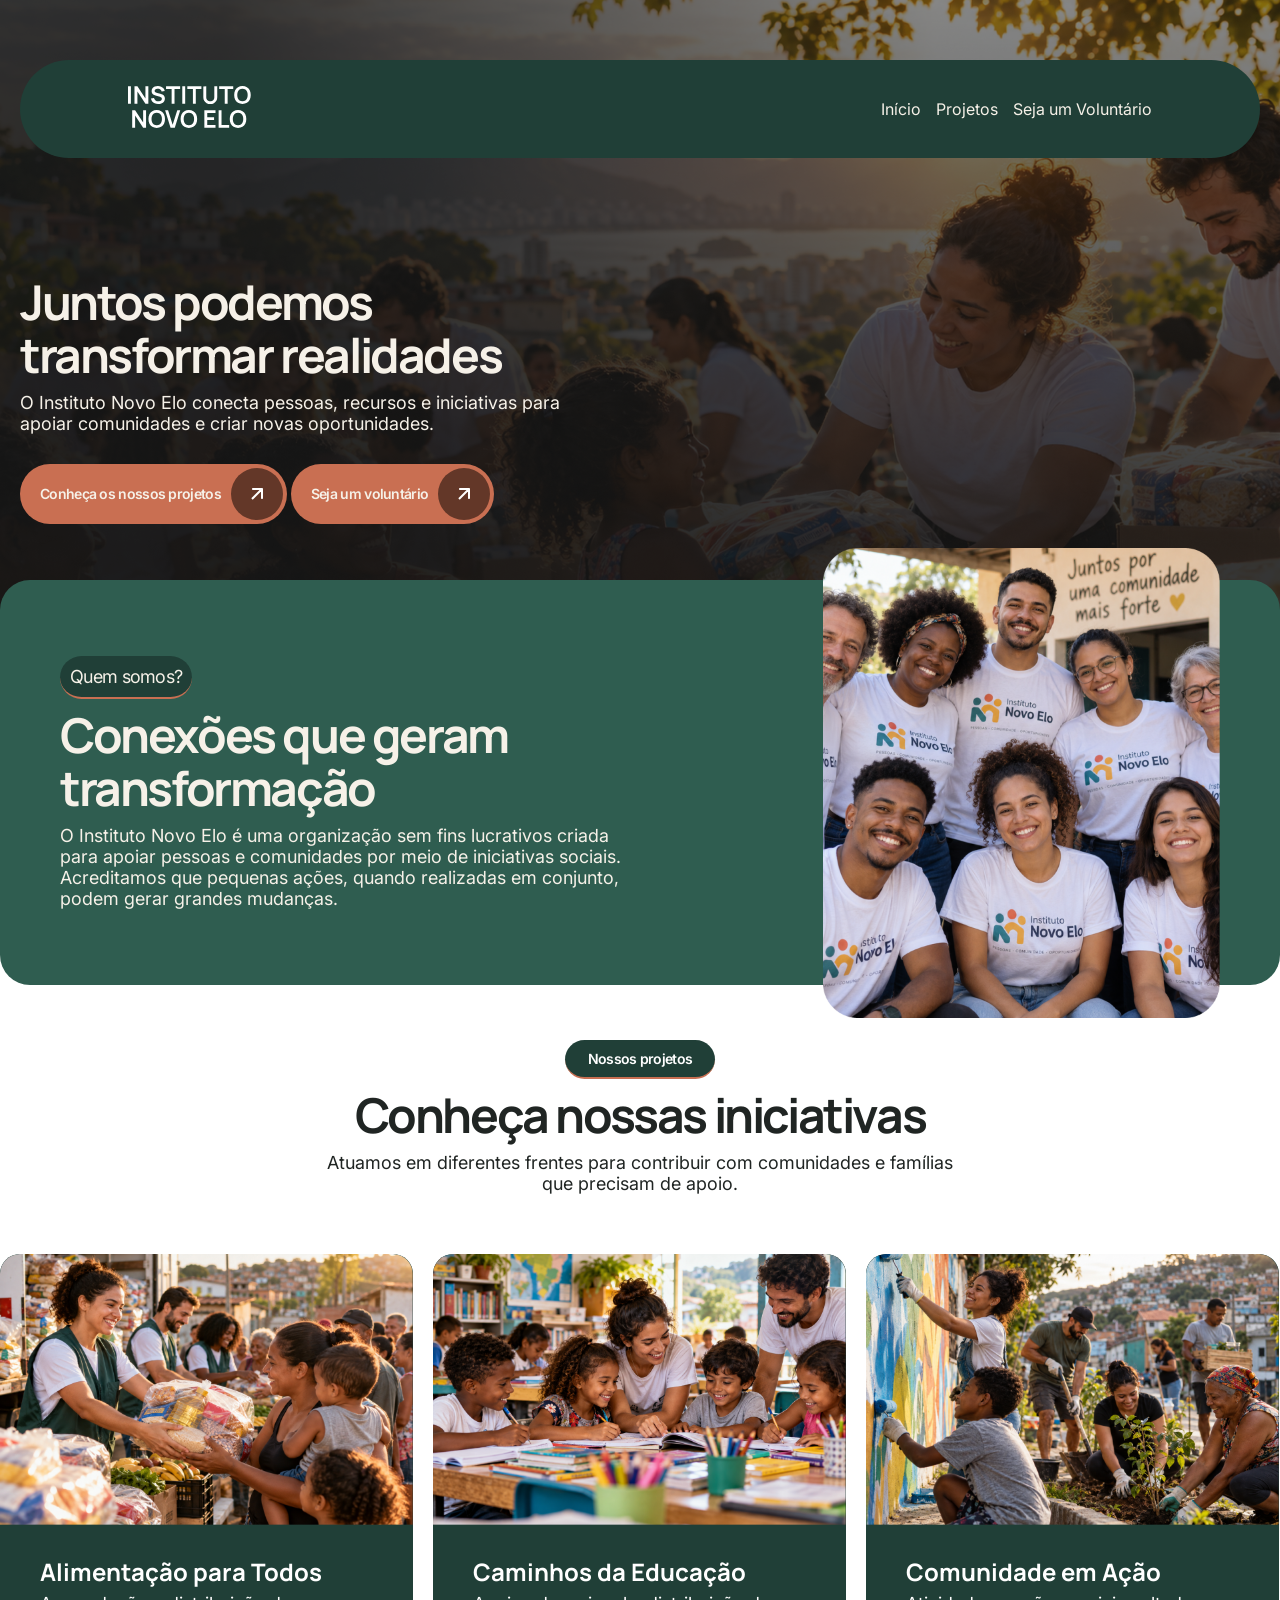
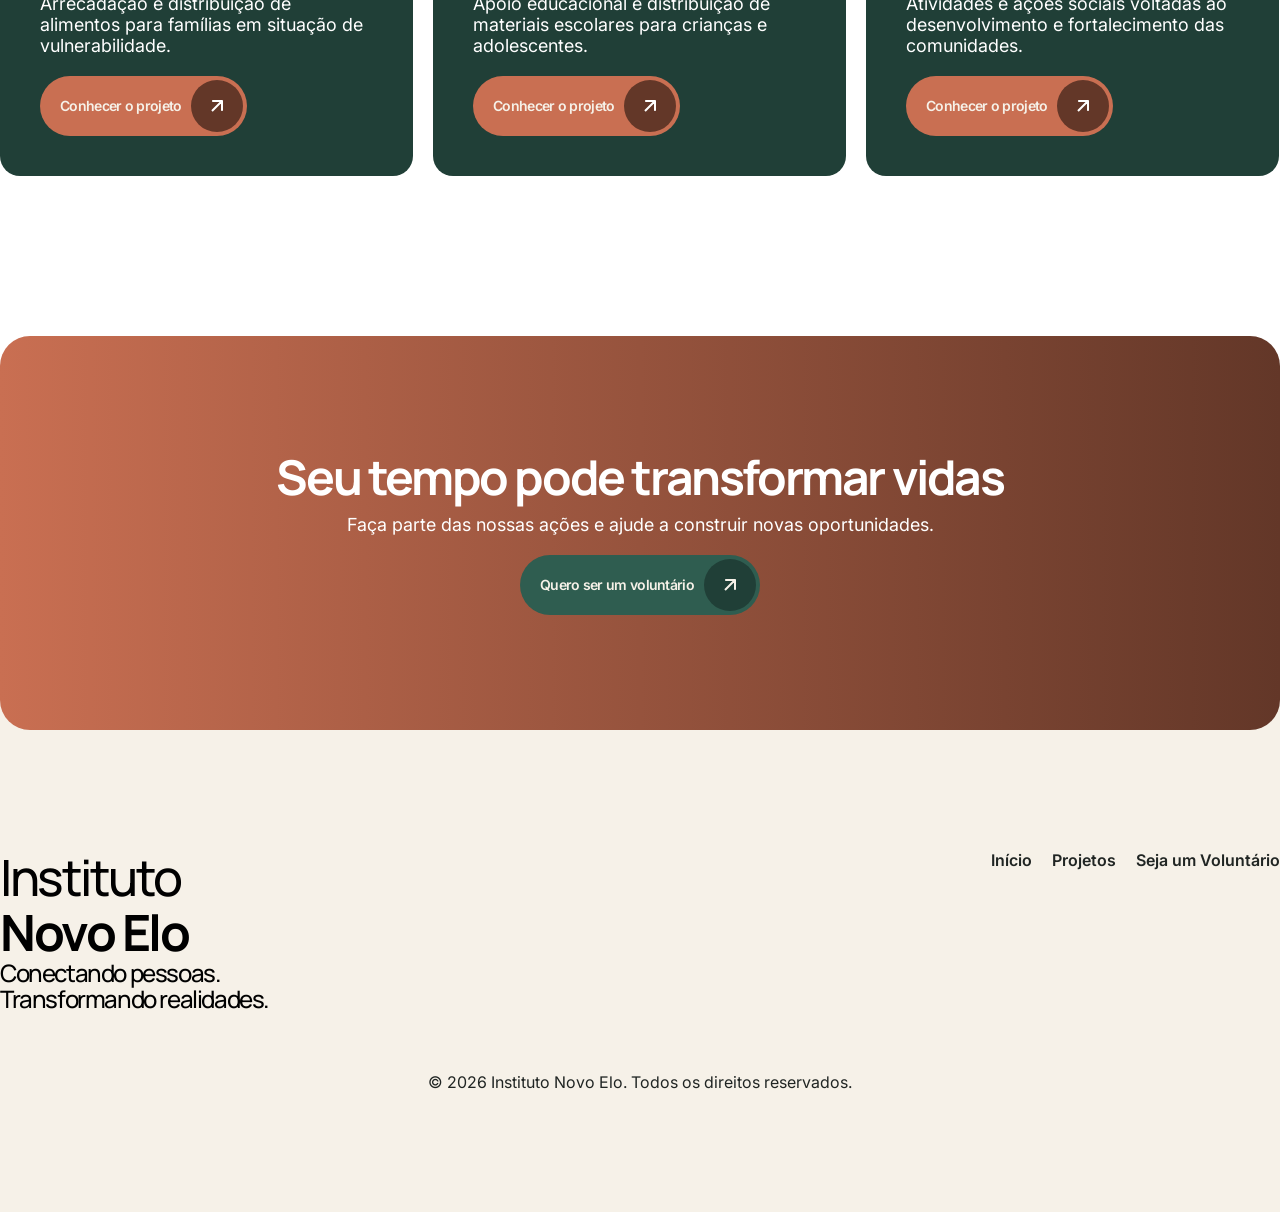
==== index.html @ 0dd0479a "Primeiro Commit" ====
<!DOCTYPE html>
<html lang="pt-BR">
<head>
    <meta charset="UTF-8">
    <meta name="viewport" content="width=device-width, initial-scale=1.0">
    <title>Instituto Novo Elo</title>

    <link rel="preconnect" href="https://fonts.googleapis.com">
    <link rel="preconnect" href="https://fonts.gstatic.com" crossorigin>
    <link href="https://fonts.googleapis.com/css2?family=Manrope:wght@200..800&display=swap" rel="stylesheet">  
    <link rel="preconnect" href="https://fonts.googleapis.com">
    <link rel="preconnect" href="https://fonts.gstatic.com" crossorigin>
    <link href="https://fonts.googleapis.com/css2?family=Inter:ital,opsz,wght@0,14..32,100..900;1,14..32,100..900&display=swap" rel="stylesheet">
    <link rel="stylesheet" href="css/style.css">
</head>

<body>
    <header class="menu">
        <div class="logo">
            <a href="/">
                <img src="assets/images/logo_Novo_Elo.svg" alt="Logotipo Instituto Novo Elo">
            </a>
        </div>

        <nav class="main-navigation" aria-label="Navegação Principal"> 
            <ul>
                <li><a href="index.html">Início</a></li>
                <li><a href="projetos.html">Projetos</a></li>
                <li><a href="cadastro.html">Seja um Voluntário</a></li>
            </ul>
        </nav>
    </header>
        <main>
            <div class="hero-area">
                <section class="hero">
                    <div class="wrapper-hero">
                        <div class="conteudo">
                            <h1>Juntos podemos transformar realidades</h1>
                            <p>O Instituto Novo Elo conecta pessoas, recursos e iniciativas para apoiar comunidades e criar novas oportunidades.</p>
                            <a class="btn-principal" href="projetos.html">Conheça os nossos projetos<img src="assets/images/arrow-btn.svg"></a>
                            <a class="btn-secundario" href="cadastro.html">Seja um voluntário<img src="assets/images/arrow-btn.svg"></a>
                        </div>
                    </div>

                </section>

                <section class="quem-somos">
                    <div class="wrapper-quem-somos">
                        <div class="conteudo-quem-somos">
                            <p class="tag">Quem somos?</p>
                            <h2>Conexões que geram transformação</h2>
                            <p>O Instituto Novo Elo é uma organização sem fins lucrativos criada para apoiar pessoas e comunidades por meio de iniciativas sociais.
    Acreditamos que pequenas ações, quando realizadas em conjunto, podem gerar grandes mudanças.</p>
                        </div>
                        <div class="image-quem-somos">
                            <img src="assets/images/quem-somos.webp" alt="Equipe de voluntários do Instituto Novo Elo">
                        </div>
                    </div>
                </section>
            </div>

            <section class="nossos-projetos">
                <div class="conteudo-projetos">
                    <div class="textos-projetos">
                        <p class="tag-projetos"> Nossos projetos</p>
                        <h2>Conheça nossas iniciativas</h2>
                        <p class="descricao-p">Atuamos em diferentes frentes para contribuir com comunidades e famílias que precisam de apoio.</p>
                    </div>
                    <div class="cards-projetos">
                        <article class="card"> 
                            <img src="assets/images/alimentacao.webp" alt="Uma mulher entregando alimento para uma mãe com dois filhos">
                            <div class="conteudo-card">
                                <h3>Alimentação para Todos</h3>
                                <p>Arrecadação e distribuição de alimentos para famílias em situação de vulnerabilidade.</p>
                                <a class="btn-projeto" href="projetos.html">Conhecer o projeto <img src="assets/images/arrow-btn.svg"></a>
                            </div>
                        </article>
                        <article class="card"> 
                            <img src="assets/images/educacao.webp" alt="Dois voluntários auxiliando as crianças em uma sala de aula">
                            <div class="conteudo-card">
                                <h3>Caminhos da Educação</h3>
                                <p>Apoio educacional e distribuição de materiais escolares para crianças e adolescentes.</p>
                                <a class="btn-projeto" href="projetos.html">Conhecer o projeto <img src="assets/images/arrow-btn.svg"></a>
                            </div>
                        </article>
                        <article class="card"> 
                            <img src="assets/images/comunidade.webp" alt="Pessoas pintando a parede de uma comunidade e fazendo plantações">
                            <div class="conteudo-card">
                                <h3>Comunidade em Ação</h3>
                                <p>Atividades e ações sociais voltadas ao desenvolvimento e fortalecimento das comunidades.</p>
                                <a class="btn-projeto" href="projetos.html">Conhecer o projeto <img src="assets/images/arrow-btn.svg"></a>
                            </div>
                        </article>
                    </div>
                </div>
            </section>

            <section class="cta-cadastro">
                <h2>Seu tempo pode transformar vidas</h2>
                <p>Faça parte das nossas ações e ajude a construir novas oportunidades.</p>
                <a class="btn-cta" href="cadastro.html">Quero ser um voluntário <img src="assets/images/btn-cta.svg"></a>
            </section>

        </main>
    <footer class="footer">
        <div class="conteudo-footer">
            <div class="parte-superior">
                <div class="footer-identidade">
                    <h2>Instituto <span>Novo Elo</span></h2>
                    <p>Conectando pessoas. Transformando realidades.</p>
                </div>

                <nav class="footer-navegacao" aria-label="Navegação do rodapé">
                    <ul>
                        <li><a href="index.html">Início</a></li>
                        <li><a href="projetos.html">Projetos</a></li>
                        <li><a href="cadastro.html">Seja um Voluntário</a></li>
                    </ul>
                </nav>
            </div>

            <p class="copyright">&copy; 2026 Instituto Novo Elo. Todos os direitos reservados.</p>
        </div>
</footer>
</body>
</html>
---- css/style.css ----
*{
    margin: 0;
    padding: 0;
    box-sizing: border-box;
}

:root{
    --verde-principal:#2F5D50;
    --verde-escuro: #203F37;
    --bege:#F6F1E8;
    --terracota:#C96F52;
    --grafite:#202523;
    --branco:#ffffff;
}
body{
    background-color: var(--bege);
    color: var(--grafite);
    font-family: "Inter";
}

:is(h1, h2, h3) {
    font-family: 'Manrope', sans-serif;
}

img{
    max-width: 100%;
    height: auto;
}

.menu{
display: flex;
position: absolute;
top: 30px;
left: 50%;
transform: translateX(-50%);
max-width: 1240px;
width: calc(100% - 40px);
margin: 1.87rem auto 0;
padding: 26px 108px;
justify-content: space-between;
align-items: center;
border-radius: 91px;
background: var(--verde-escuro, #203F37);
z-index: 4;
}

.menu ul{
    display: flex;
    gap: 15px;
    list-style: none;
    margin: 0;
    padding: 0;
}

.menu a{
    text-decoration: none;
    color: var(--bege);
}

.hero-area{
    position: relative;
    min-height: 800px;
    background-image: url("../assets/images/bg_hero.webp");
    background-size: cover;
    background-position: center;
    background-repeat: no-repeat;

}

.hero{
    width: 100%;
    height: 800px;
    display: flex;
    align-items: center;
}

.wrapper-hero{
    max-width: 1280px;
    width: 100%;
    margin: 0 auto;
    padding: 0 20px;
}

.conteudo{
max-width: 560px;
width: 100%;

}

.conteudo h1{
    font-family: "manrope";
    font-size: 48px;
    font-weight: 700;
    color: var(--bege);
    line-height: 110%; /* 52.8px */
    letter-spacing: -2.4px;
    margin-bottom: 10px;
    gap:10px
}

.conteudo p{
    font-family: "inter";
    font-size: 18px;
    font-weight: 400;
    color: var(--bege);
    margin-bottom: 30px;
    gap: 10px;
}

.btn-principal{
    background-color: var(--terracota);
    border-radius: 50px;
    padding: 4px 4px 4px 20px;
    display: inline-flex;
    align-items: center;
    gap: 10px;
    text-decoration: none;
    color: var(--bege);
    font-family: "Inter";
    font-size: 14px;
    font-style: normal;
    font-weight: 600;
    line-height: normal;
    letter-spacing: -0.7px;
}

.btn-secundario{
    background-color: var(--terracota);
    border-radius: 50px;
    padding: 4px 4px 4px 20px;
    display: inline-flex;
    align-items: center;
    gap: 10px;
    text-decoration: none;
    color: var(--bege);
    font-family: "Inter";
    font-size: 14px;
    font-style: normal;
    font-weight: 600;
    line-height: normal;
    letter-spacing: -0.7px;
}

.quem-somos{
    position: absolute;
    margin: 0 auto;
    max-width: 1280px;
    width: 100%;
    height: 405px;
    margin-top: -220px;
    left: 50%;
    transform: translatex(-50%);
    padding: 0 60px;
    background-color: var(--verde-principal);
    border-radius: 30px;
    z-index: 2;
}

.wrapper-quem-somos{
    width: 100%;
    height: 100%;
    display: flex;
    align-items: center;
    justify-content: space-between;
    flex-direction: row;
}

.conteudo-quem-somos{
    display: flex;
    flex-direction: column;
    max-width: 590px;
    width: 100%;
    height: 100%;
    justify-content: center;
    align-items: flex-start;
}

.tag{
    display: flex;
    max-width: 150px;
    justify-content: center;
    align-items: center;
    background-color: var(--verde-escuro);
    padding: 10px;
    border-radius: 35px;
    border-bottom: 2px solid var(--terracota);
    color: #FFF;
    font-family: Inter;
    font-size: 14px;
    font-style: normal;
    font-weight: 600;
    line-height: normal;
    letter-spacing: -0.7px;
    margin-bottom: 10px;
}

.wrapper-quem-somos h2{
    color: var(--bege);
    font-family: "Manrope";
    font-size: 48px;
    font-style: normal;
    font-weight: 700;
    line-height: 110%;
    letter-spacing: -2.4px;
    margin-bottom: 10px;
}

.wrapper-quem-somos p{
    color: var(--bege);
    font-family: "Inter";
    font-size: 18px;
    font-style: normal;
    font-weight: 400;
    line-height: normal;
}

.image-quem-somos{
    height: 470px;
    max-width: 397px;
    align-items: center;
    justify-content: center;
}

.image-quem-somos img{
    width: 100%;
    height: 100%;
    object-fit: cover;
}

.nossos-projetos{
    background-color: var(--branco);
    width: 100%;
    padding: 240px 0;
    padding-bottom: 240px;
}

.conteudo-projetos{
    max-width: 1280px;
    width: 100%;
    margin: 0 auto;
}

.textos-projetos{
    max-width: 635px;
    margin: 0 auto;
    text-align: center;
    margin-bottom: 60px;
}
.tag-projetos{
    display: flex;
    max-width: 150px;
    margin: 0 auto;
    justify-content: center;
    align-items: center;
    background-color: var(--verde-escuro);
    padding: 10px;
    border-radius: 35px;
    border-bottom: 2px solid var(--terracota);
    color: #ffffff;
    font-family: "Inter";
    font-size: 14px;
    font-style: normal;
    font-weight: 600;
    line-height: normal;
    letter-spacing: -0.7px;
    margin-bottom: 10px;
}

.textos-projetos h2{
    color: var(--grafite);
    font-family: "Manrope";
    font-size: 48px;
    font-style: normal;
    font-weight: 700;
    line-height: 110%;
    letter-spacing: -2.4px;
    margin-bottom: 10px;
}

.descricao-p{
    color: var(--grafite);
    font-family: "Inter";
    font-size: 18px;
    font-style: normal;
    font-weight: 400;
    line-height: normal;
    margin-bottom: 10px;
}

.cards-projetos{
    display: flex;
    gap: 20px;
}

.card{
    flex: 1;
    display: flex;
    flex-direction: column;
    width: 100%;
    max-width: 413px;
    border-radius: 20px;
    background: var(--verde-escuro);
    overflow: hidden;
}

.conteudo-card h3{
    color: #ffffff;
    font-family: "Manrope";
    font-size: 24px;
    font-style: normal;
    font-weight: 700;
    line-height: normal;
    margin-bottom: 5px;
}

.conteudo-card p{
    color: #ffffff;
    font-family: "Inter";
    font-size: 18px;
    font-style: normal;
    font-weight: 400;
    line-height: normal;
    margin-bottom: 20px;
}

.btn-projeto{
    background-color: var(--terracota);
    border-radius: 50px;
    padding: 4px 4px 4px 20px;
    display: inline-flex;
    align-items: center;
    gap: 10px;
    text-decoration: none;
    color: var(--bege);
    font-family: "Inter";
    font-size: 14px;
    font-style: normal;
    font-weight: 600;
    line-height: normal;
    letter-spacing: -0.7px;
}

.conteudo-card{
    padding: 30px 40px 40px 40px;
}

.cta-cadastro{
    position: relative;
    margin: 0 auto;
    margin-top: -80px;
    display: flex;
    flex-direction: column;
    align-items: center;
    justify-content: center;
    padding: 115px 270px;
    width: 100%;
    max-width: 1280px;
    background: linear-gradient(90deg, #C96F52 0%, #633728 100%);
    border-radius: 30px;
}

.cta-cadastro h2{
    color: #FFF;
    text-align: center;
    font-family: "Manrope";
    font-size: 48px;
    font-style: normal;
    font-weight: 700;
    line-height: 110%;
    letter-spacing: -2.4px;
    margin-bottom: 10px;
}

.cta-cadastro p{
color: #FFF;
text-align: center;
font-size: 18px;
font-style: normal;
font-weight: 400;
line-height: normal;
margin-bottom: 20px;
}

.btn-cta{
    background-color: var(--verde-principal);
    border-radius: 50px;
    padding: 4px 4px 4px 20px;
    display: inline-flex;
    align-items: center;
    gap: 10px;
    text-decoration: none;
    color: var(--bege);
    font-family: "Inter";
    font-size: 14px;
    font-style: normal;
    font-weight: 600;
    line-height: normal;
    letter-spacing: -0.7px;
}

.footer{
    width: 100%;
    padding: 120px 0;
}

.conteudo-footer{
    width: 100%;
    max-width: 1280px;
    margin: 0 auto;
}

.parte-superior{
    display: flex;
    justify-content: space-between;
    align-items: flex-start;
}

.footer-identidade{
    max-width: 300px;
}

.footer-identidade h2{
    color: #000;
    font-family: "Manrope";
    font-size: 50px;
    font-style: normal;
    font-weight: 500;
    line-height: 110%; /* 55px */
    letter-spacing: -2.5px;
}

.footer-identidade span{
    font-weight: 700;
}

.footer-identidade p{
    color: #000;
    font-family: "Manrope";
    font-size: 24px;
    font-style: normal;
    font-weight: 500;
    line-height: 110%; /* 30.8px */
    letter-spacing: -1.4px;
}

.footer-navegacao ul{
display: flex;
flex-direction: row;
gap: 20px;
list-style: none;
}

.footer-navegacao a{
    text-decoration: none;
    color: var(--grafite);
    font-weight: 600;
}

.copyright{
    padding-top: 60px;
    text-align: center;
}

/* Projetos.css */

.hero-projetos{
    width: 100%;
    display: flex;
    align-items: center;
}

.conteudo-project{
    display: flex;
    flex-direction: column;
    align-items: center;
    justify-content: center;
    width: 100%;
    max-width: 1900px;
    min-height: 800px;
    margin: 0 auto;
    background-image: url("../assets/images/hero-projetos.webp");
    background-size: cover;
    background-position: center;
    background-repeat: no-repeat;
    border-radius: 30px;
}

.conteudo-project h1{
    color: var(--bege);
    text-align: center;
    font-family: "Manrope";
    font-size: 48px;
    font-style: normal;
    font-weight: 700;
    line-height: 110%; /* 52.8px */
    letter-spacing: -2.4px;
    max-width: 790px;
    margin: 0 auto;
    margin-bottom: 10px;
}

.conteudo-project p{
    color: var(--bege);
    text-align: center;
    font-size: 18px;
    font-style: normal;
    font-weight: 400;
    line-height: normal;
    max-width: 638px;
    margin: 0 auto;
    margin-bottom: 30px;
}

.conteudo-cards{
    display: flex;
    flex-direction: column;
    align-items: center;
    justify-content: space-between;
    gap: 20px;
    padding: 120px 0;
    width: 100%;
}

.card-projetos{
    display: flex;
    flex-direction: row;
    width: 100%;
    max-width: 1280px;
    border-radius: 30px;
    border-bottom: 12px solid var(--DETALHES, #C96F52);
    background: var(--branco);
    padding: 40px;
}

.image-cards{
    width: 100%;
    max-width: 630px;
}

.text-card{
    max-width: 523px;
    padding-left: 40px;
}

.text-card h2{
    color: var(--grafite);
    font-family: "Manrope";
    font-size: 48px;
    font-style: normal;
    font-weight: 700;
    line-height: 110%; /* 52.8px */
    letter-spacing: -2.4px;
    margin-bottom: 10px;
}

.text-card p{
    color: var(--grafite);
    font-size: 18px;
    font-style: normal;
    font-weight: 400;
    line-height: normal;
    margin-bottom: 30px;
}

.card-projetos:nth-child(2) {
    flex-direction: row-reverse;
}
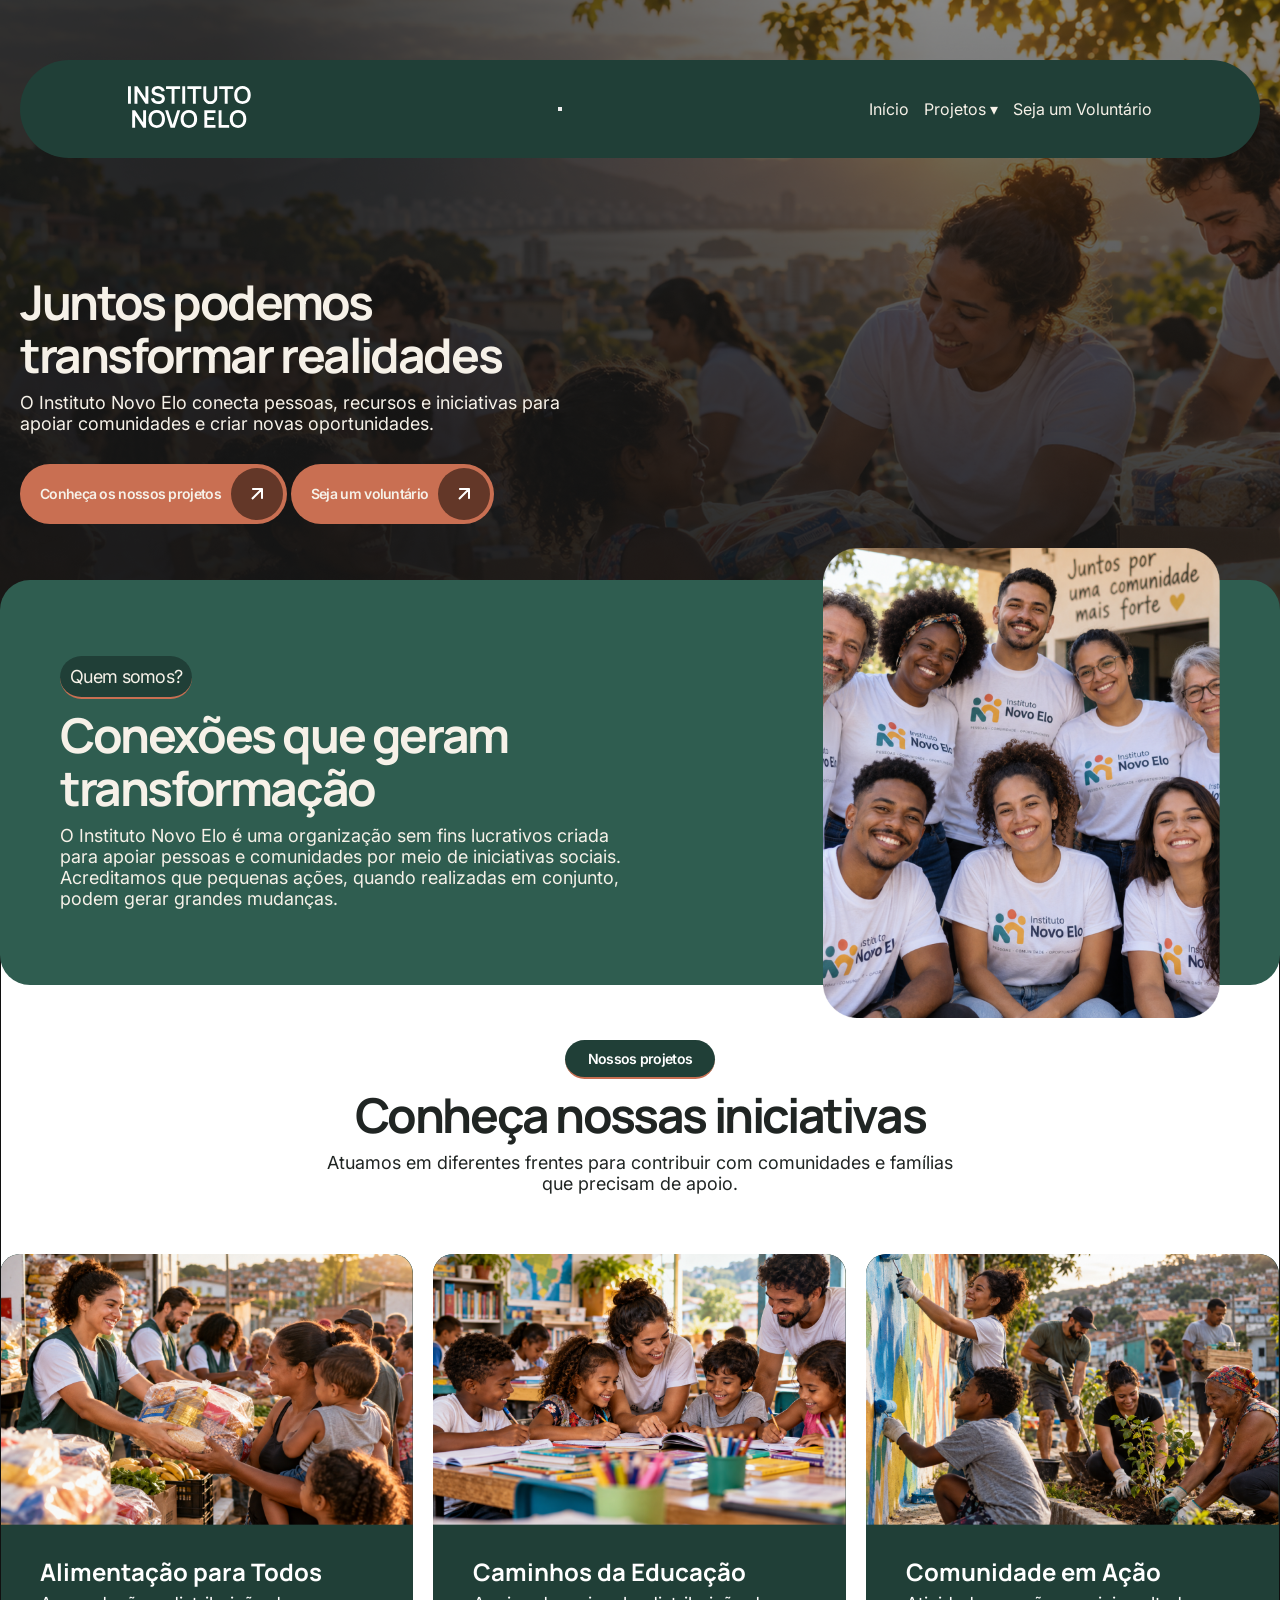
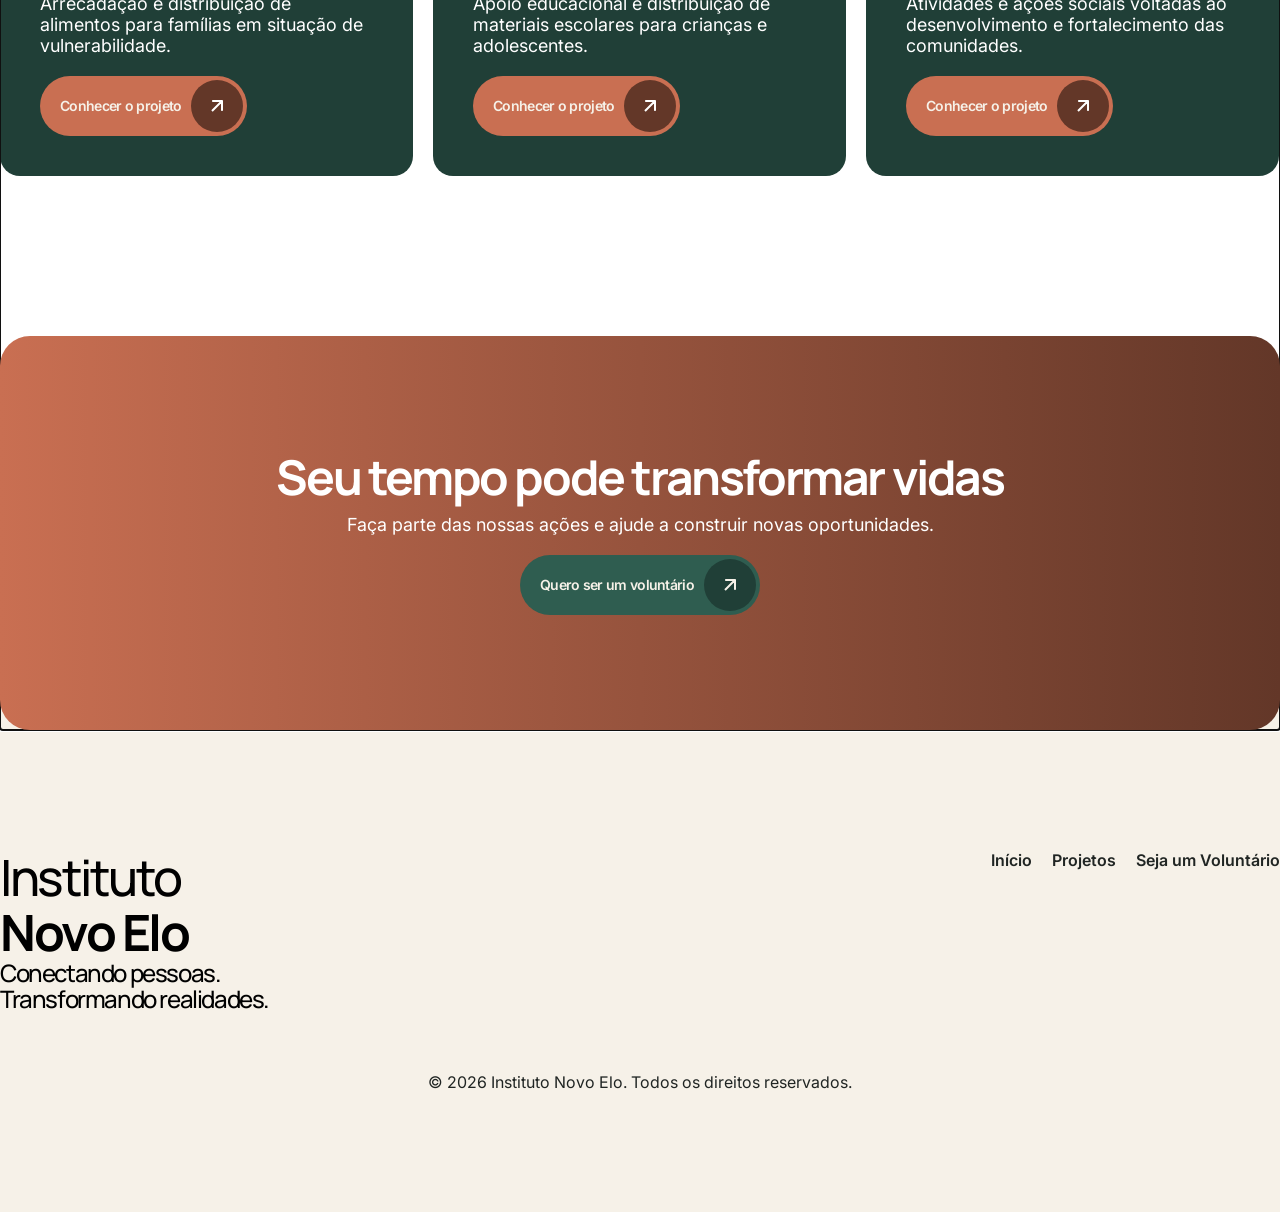
==== commit c4ce2128: "Finaliza SPA e cadastro de voluntarios" ====
--- a/index.html
+++ b/index.html
@@ -1,126 +1,303 @@
 <!DOCTYPE html>
 <html lang="pt-BR">
+
 <head>
+
     <meta charset="UTF-8">
-    <meta name="viewport" content="width=device-width, initial-scale=1.0">
+
+    <meta
+        name="viewport"
+        content="width=device-width, initial-scale=1.0"
+    >
+
+    <meta
+        name="description"
+        content="Instituto Novo Elo — conectando pessoas, recursos e iniciativas para transformar realidades."
+    >
+
     <title>Instituto Novo Elo</title>
 
-    <link rel="preconnect" href="https://fonts.googleapis.com">
-    <link rel="preconnect" href="https://fonts.gstatic.com" crossorigin>
-    <link href="https://fonts.googleapis.com/css2?family=Manrope:wght@200..800&display=swap" rel="stylesheet">  
-    <link rel="preconnect" href="https://fonts.googleapis.com">
-    <link rel="preconnect" href="https://fonts.gstatic.com" crossorigin>
-    <link href="https://fonts.googleapis.com/css2?family=Inter:ital,opsz,wght@0,14..32,100..900;1,14..32,100..900&display=swap" rel="stylesheet">
-    <link rel="stylesheet" href="css/style.css">
+
+    <link
+        rel="preconnect"
+        href="https://fonts.googleapis.com"
+    >
+
+    <link
+        rel="preconnect"
+        href="https://fonts.gstatic.com"
+        crossorigin
+    >
+
+
+    <link
+        href="https://fonts.googleapis.com/css2?family=Manrope:wght@200..800&display=swap"
+        rel="stylesheet"
+    >
+
+    <link
+        href="https://fonts.googleapis.com/css2?family=Inter:ital,opsz,wght@0,14..32,100..900;1,14..32,100..900&display=swap"
+        rel="stylesheet"
+    >
+
+
+    <link
+        rel="stylesheet"
+        href="css/style.css"
+    >
+
 </head>
 
+
 <body>
+
+
+    <a
+        class="skip-link"
+        href="#app"
+    >
+        Pular para o conteúdo principal
+    </a>
+
+
     <header class="menu">
+
+
         <div class="logo">
-            <a href="/">
-                <img src="assets/images/logo_Novo_Elo.svg" alt="Logotipo Instituto Novo Elo">
+
+            <a
+                href="#home"
+                data-route="home"
+            >
+
+                <img
+                    src="assets/images/logo_Novo_Elo.svg"
+                    alt="Instituto Novo Elo"
+                >
+
             </a>
+
         </div>
 
-        <nav class="main-navigation" aria-label="Navegação Principal"> 
+
+        <button
+            class="menu-toggle"
+            type="button"
+            aria-label="Abrir menu"
+            aria-expanded="false"
+            aria-controls="menu-principal"
+        >
+
+            <span aria-hidden="true"></span>
+            <span aria-hidden="true"></span>
+            <span aria-hidden="true"></span>
+
+        </button>
+
+
+        <nav
+            class="main-navigation"
+            id="menu-principal"
+            aria-label="Navegação principal"
+        >
+
             <ul>
-                <li><a href="index.html">Início</a></li>
-                <li><a href="projetos.html">Projetos</a></li>
-                <li><a href="cadastro.html">Seja um Voluntário</a></li>
+
+
+                <li>
+
+                    <a
+                        href="#home"
+                        data-route="home"
+                    >
+                        Início
+                    </a>
+
+                </li>
+
+
+                <li class="item-submenu">
+
+                    <a
+                        href="#projetos"
+                        data-route="projetos"
+                        class="link-submenu"
+                    >
+
+                        Projetos
+
+                        <span
+                            class="seta-submenu"
+                            aria-hidden="true"
+                        >
+                            ▾
+                        </span>
+
+                    </a>
+
+
+                    <ul class="submenu">
+
+                        <li>
+
+                            <a
+                                href="#projetos"
+                                data-route="projetos"
+                            >
+                                Alimentação para Todos
+                            </a>
+
+                        </li>
+
+
+                        <li>
+
+                            <a
+                                href="#projetos"
+                                data-route="projetos"
+                            >
+                                Caminhos da Educação
+                            </a>
+
+                        </li>
+
+
+                        <li>
+
+                            <a
+                                href="#projetos"
+                                data-route="projetos"
+                            >
+                                Comunidade em Ação
+                            </a>
+
+                        </li>
+
+                    </ul>
+
+                </li>
+
+
+                <li>
+
+                    <a
+                        href="#cadastro"
+                        data-route="cadastro"
+                    >
+                        Seja um Voluntário
+                    </a>
+
+                </li>
+
+
             </ul>
+
         </nav>
+
+
     </header>
-        <main>
-            <div class="hero-area">
-                <section class="hero">
-                    <div class="wrapper-hero">
-                        <div class="conteudo">
-                            <h1>Juntos podemos transformar realidades</h1>
-                            <p>O Instituto Novo Elo conecta pessoas, recursos e iniciativas para apoiar comunidades e criar novas oportunidades.</p>
-                            <a class="btn-principal" href="projetos.html">Conheça os nossos projetos<img src="assets/images/arrow-btn.svg"></a>
-                            <a class="btn-secundario" href="cadastro.html">Seja um voluntário<img src="assets/images/arrow-btn.svg"></a>
-                        </div>
-                    </div>
-
-                </section>
-
-                <section class="quem-somos">
-                    <div class="wrapper-quem-somos">
-                        <div class="conteudo-quem-somos">
-                            <p class="tag">Quem somos?</p>
-                            <h2>Conexões que geram transformação</h2>
-                            <p>O Instituto Novo Elo é uma organização sem fins lucrativos criada para apoiar pessoas e comunidades por meio de iniciativas sociais.
-    Acreditamos que pequenas ações, quando realizadas em conjunto, podem gerar grandes mudanças.</p>
-                        </div>
-                        <div class="image-quem-somos">
-                            <img src="assets/images/quem-somos.webp" alt="Equipe de voluntários do Instituto Novo Elo">
-                        </div>
-                    </div>
-                </section>
+
+
+    <main
+        id="app"
+        tabindex="-1"
+    ></main>
+
+
+    <footer class="footer">
+
+        <div class="conteudo-footer">
+
+
+            <div class="parte-superior">
+
+
+                <div class="footer-identidade">
+
+                    <h2>
+                        Instituto
+                        <span>Novo Elo</span>
+                    </h2>
+
+                    <p>
+                        Conectando pessoas.
+                        Transformando realidades.
+                    </p>
+
+                </div>
+
+
+                <nav
+                    class="footer-navegacao"
+                    aria-label="Navegação do rodapé"
+                >
+
+                    <ul>
+
+
+                        <li>
+
+                            <a
+                                href="#home"
+                                data-route="home"
+                            >
+                                Início
+                            </a>
+
+                        </li>
+
+
+                        <li>
+
+                            <a
+                                href="#projetos"
+                                data-route="projetos"
+                            >
+                                Projetos
+                            </a>
+
+                        </li>
+
+
+                        <li>
+
+                            <a
+                                href="#cadastro"
+                                data-route="cadastro"
+                            >
+                                Seja um Voluntário
+                            </a>
+
+                        </li>
+
+
+                    </ul>
+
+                </nav>
+
+
             </div>
 
-            <section class="nossos-projetos">
-                <div class="conteudo-projetos">
-                    <div class="textos-projetos">
-                        <p class="tag-projetos"> Nossos projetos</p>
-                        <h2>Conheça nossas iniciativas</h2>
-                        <p class="descricao-p">Atuamos em diferentes frentes para contribuir com comunidades e famílias que precisam de apoio.</p>
-                    </div>
-                    <div class="cards-projetos">
-                        <article class="card"> 
-                            <img src="assets/images/alimentacao.webp" alt="Uma mulher entregando alimento para uma mãe com dois filhos">
-                            <div class="conteudo-card">
-                                <h3>Alimentação para Todos</h3>
-                                <p>Arrecadação e distribuição de alimentos para famílias em situação de vulnerabilidade.</p>
-                                <a class="btn-projeto" href="projetos.html">Conhecer o projeto <img src="assets/images/arrow-btn.svg"></a>
-                            </div>
-                        </article>
-                        <article class="card"> 
-                            <img src="assets/images/educacao.webp" alt="Dois voluntários auxiliando as crianças em uma sala de aula">
-                            <div class="conteudo-card">
-                                <h3>Caminhos da Educação</h3>
-                                <p>Apoio educacional e distribuição de materiais escolares para crianças e adolescentes.</p>
-                                <a class="btn-projeto" href="projetos.html">Conhecer o projeto <img src="assets/images/arrow-btn.svg"></a>
-                            </div>
-                        </article>
-                        <article class="card"> 
-                            <img src="assets/images/comunidade.webp" alt="Pessoas pintando a parede de uma comunidade e fazendo plantações">
-                            <div class="conteudo-card">
-                                <h3>Comunidade em Ação</h3>
-                                <p>Atividades e ações sociais voltadas ao desenvolvimento e fortalecimento das comunidades.</p>
-                                <a class="btn-projeto" href="projetos.html">Conhecer o projeto <img src="assets/images/arrow-btn.svg"></a>
-                            </div>
-                        </article>
-                    </div>
-                </div>
-            </section>
-
-            <section class="cta-cadastro">
-                <h2>Seu tempo pode transformar vidas</h2>
-                <p>Faça parte das nossas ações e ajude a construir novas oportunidades.</p>
-                <a class="btn-cta" href="cadastro.html">Quero ser um voluntário <img src="assets/images/btn-cta.svg"></a>
-            </section>
-
-        </main>
-    <footer class="footer">
-        <div class="conteudo-footer">
-            <div class="parte-superior">
-                <div class="footer-identidade">
-                    <h2>Instituto <span>Novo Elo</span></h2>
-                    <p>Conectando pessoas. Transformando realidades.</p>
-                </div>
-
-                <nav class="footer-navegacao" aria-label="Navegação do rodapé">
-                    <ul>
-                        <li><a href="index.html">Início</a></li>
-                        <li><a href="projetos.html">Projetos</a></li>
-                        <li><a href="cadastro.html">Seja um Voluntário</a></li>
-                    </ul>
-                </nav>
-            </div>
-
-            <p class="copyright">&copy; 2026 Instituto Novo Elo. Todos os direitos reservados.</p>
+
+            <p class="copyright">
+
+                &copy; 2026 Instituto Novo Elo.
+                Todos os direitos reservados.
+
+            </p>
+
+
         </div>
-</footer>
+
+    </footer>
+
+
+    <script
+        type="module"
+        src="js/app.js"
+    ></script>
+
+
 </body>
-</html>
+
+</html>
--- a/css/style.css
+++ b/css/style.css
@@ -1,18 +1,19 @@
-*{
+* {
     margin: 0;
     padding: 0;
     box-sizing: border-box;
 }
 
-:root{
-    --verde-principal:#2F5D50;
+:root {
+    --verde-principal: #2F5D50;
     --verde-escuro: #203F37;
-    --bege:#F6F1E8;
-    --terracota:#C96F52;
-    --grafite:#202523;
-    --branco:#ffffff;
-}
-body{
+    --bege: #F6F1E8;
+    --terracota: #C96F52;
+    --grafite: #202523;
+    --branco: #ffffff;
+}
+
+body {
     background-color: var(--bege);
     color: var(--grafite);
     font-family: "Inter";
@@ -22,29 +23,29 @@
     font-family: 'Manrope', sans-serif;
 }
 
-img{
+img {
     max-width: 100%;
     height: auto;
 }
 
-.menu{
-display: flex;
-position: absolute;
-top: 30px;
-left: 50%;
-transform: translateX(-50%);
-max-width: 1240px;
-width: calc(100% - 40px);
-margin: 1.87rem auto 0;
-padding: 26px 108px;
-justify-content: space-between;
-align-items: center;
-border-radius: 91px;
-background: var(--verde-escuro, #203F37);
-z-index: 4;
-}
-
-.menu ul{
+.menu {
+    display: flex;
+    position: absolute;
+    top: 30px;
+    left: 50%;
+    transform: translateX(-50%);
+    max-width: 1240px;
+    width: calc(100% - 40px);
+    margin: 1.87rem auto 0;
+    padding: 26px 108px;
+    justify-content: space-between;
+    align-items: center;
+    border-radius: 91px;
+    background: var(--verde-escuro, #203F37);
+    z-index: 4;
+}
+
+.menu ul {
     display: flex;
     gap: 15px;
     list-style: none;
@@ -52,12 +53,12 @@
     padding: 0;
 }
 
-.menu a{
+.menu a {
     text-decoration: none;
     color: var(--bege);
 }
 
-.hero-area{
+.hero-area {
     position: relative;
     min-height: 800px;
     background-image: url("../assets/images/bg_hero.webp");
@@ -67,38 +68,39 @@
 
 }
 
-.hero{
+.hero {
     width: 100%;
     height: 800px;
     display: flex;
     align-items: center;
 }
 
-.wrapper-hero{
+.wrapper-hero {
     max-width: 1280px;
     width: 100%;
     margin: 0 auto;
     padding: 0 20px;
 }
 
-.conteudo{
-max-width: 560px;
-width: 100%;
-
-}
-
-.conteudo h1{
+.conteudo {
+    max-width: 560px;
+    width: 100%;
+
+}
+
+.conteudo h1 {
     font-family: "manrope";
     font-size: 48px;
     font-weight: 700;
     color: var(--bege);
-    line-height: 110%; /* 52.8px */
+    line-height: 110%;
+    /* 52.8px */
     letter-spacing: -2.4px;
     margin-bottom: 10px;
-    gap:10px
-}
-
-.conteudo p{
+    gap: 10px
+}
+
+.conteudo p {
     font-family: "inter";
     font-size: 18px;
     font-weight: 400;
@@ -107,7 +109,7 @@
     gap: 10px;
 }
 
-.btn-principal{
+.btn-principal {
     background-color: var(--terracota);
     border-radius: 50px;
     padding: 4px 4px 4px 20px;
@@ -124,7 +126,7 @@
     letter-spacing: -0.7px;
 }
 
-.btn-secundario{
+.btn-secundario {
     background-color: var(--terracota);
     border-radius: 50px;
     padding: 4px 4px 4px 20px;
@@ -141,7 +143,7 @@
     letter-spacing: -0.7px;
 }
 
-.quem-somos{
+.quem-somos {
     position: absolute;
     margin: 0 auto;
     max-width: 1280px;
@@ -156,7 +158,7 @@
     z-index: 2;
 }
 
-.wrapper-quem-somos{
+.wrapper-quem-somos {
     width: 100%;
     height: 100%;
     display: flex;
@@ -165,7 +167,7 @@
     flex-direction: row;
 }
 
-.conteudo-quem-somos{
+.conteudo-quem-somos {
     display: flex;
     flex-direction: column;
     max-width: 590px;
@@ -175,7 +177,7 @@
     align-items: flex-start;
 }
 
-.tag{
+.tag {
     display: flex;
     max-width: 150px;
     justify-content: center;
@@ -194,7 +196,7 @@
     margin-bottom: 10px;
 }
 
-.wrapper-quem-somos h2{
+.wrapper-quem-somos h2 {
     color: var(--bege);
     font-family: "Manrope";
     font-size: 48px;
@@ -205,7 +207,7 @@
     margin-bottom: 10px;
 }
 
-.wrapper-quem-somos p{
+.wrapper-quem-somos p {
     color: var(--bege);
     font-family: "Inter";
     font-size: 18px;
@@ -214,39 +216,40 @@
     line-height: normal;
 }
 
-.image-quem-somos{
+.image-quem-somos {
     height: 470px;
     max-width: 397px;
     align-items: center;
     justify-content: center;
 }
 
-.image-quem-somos img{
+.image-quem-somos img {
     width: 100%;
     height: 100%;
     object-fit: cover;
 }
 
-.nossos-projetos{
+.nossos-projetos {
     background-color: var(--branco);
     width: 100%;
     padding: 240px 0;
     padding-bottom: 240px;
 }
 
-.conteudo-projetos{
+.conteudo-projetos {
     max-width: 1280px;
     width: 100%;
     margin: 0 auto;
 }
 
-.textos-projetos{
+.textos-projetos {
     max-width: 635px;
     margin: 0 auto;
     text-align: center;
     margin-bottom: 60px;
 }
-.tag-projetos{
+
+.tag-projetos {
     display: flex;
     max-width: 150px;
     margin: 0 auto;
@@ -266,7 +269,7 @@
     margin-bottom: 10px;
 }
 
-.textos-projetos h2{
+.textos-projetos h2 {
     color: var(--grafite);
     font-family: "Manrope";
     font-size: 48px;
@@ -277,7 +280,7 @@
     margin-bottom: 10px;
 }
 
-.descricao-p{
+.descricao-p {
     color: var(--grafite);
     font-family: "Inter";
     font-size: 18px;
@@ -287,12 +290,12 @@
     margin-bottom: 10px;
 }
 
-.cards-projetos{
+.cards-projetos {
     display: flex;
     gap: 20px;
 }
 
-.card{
+.card {
     flex: 1;
     display: flex;
     flex-direction: column;
@@ -303,7 +306,7 @@
     overflow: hidden;
 }
 
-.conteudo-card h3{
+.conteudo-card h3 {
     color: #ffffff;
     font-family: "Manrope";
     font-size: 24px;
@@ -313,7 +316,7 @@
     margin-bottom: 5px;
 }
 
-.conteudo-card p{
+.conteudo-card p {
     color: #ffffff;
     font-family: "Inter";
     font-size: 18px;
@@ -323,7 +326,7 @@
     margin-bottom: 20px;
 }
 
-.btn-projeto{
+.btn-projeto {
     background-color: var(--terracota);
     border-radius: 50px;
     padding: 4px 4px 4px 20px;
@@ -340,11 +343,11 @@
     letter-spacing: -0.7px;
 }
 
-.conteudo-card{
+.conteudo-card {
     padding: 30px 40px 40px 40px;
 }
 
-.cta-cadastro{
+.cta-cadastro {
     position: relative;
     margin: 0 auto;
     margin-top: -80px;
@@ -359,7 +362,7 @@
     border-radius: 30px;
 }
 
-.cta-cadastro h2{
+.cta-cadastro h2 {
     color: #FFF;
     text-align: center;
     font-family: "Manrope";
@@ -371,17 +374,17 @@
     margin-bottom: 10px;
 }
 
-.cta-cadastro p{
-color: #FFF;
-text-align: center;
-font-size: 18px;
-font-style: normal;
-font-weight: 400;
-line-height: normal;
-margin-bottom: 20px;
-}
-
-.btn-cta{
+.cta-cadastro p {
+    color: #FFF;
+    text-align: center;
+    font-size: 18px;
+    font-style: normal;
+    font-weight: 400;
+    line-height: normal;
+    margin-bottom: 20px;
+}
+
+.btn-cta {
     background-color: var(--verde-principal);
     border-radius: 50px;
     padding: 4px 4px 4px 20px;
@@ -398,78 +401,80 @@
     letter-spacing: -0.7px;
 }
 
-.footer{
+.footer {
     width: 100%;
     padding: 120px 0;
 }
 
-.conteudo-footer{
+.conteudo-footer {
     width: 100%;
     max-width: 1280px;
     margin: 0 auto;
 }
 
-.parte-superior{
+.parte-superior {
     display: flex;
     justify-content: space-between;
     align-items: flex-start;
 }
 
-.footer-identidade{
+.footer-identidade {
     max-width: 300px;
 }
 
-.footer-identidade h2{
+.footer-identidade h2 {
     color: #000;
     font-family: "Manrope";
     font-size: 50px;
     font-style: normal;
     font-weight: 500;
-    line-height: 110%; /* 55px */
+    line-height: 110%;
+    /* 55px */
     letter-spacing: -2.5px;
 }
 
-.footer-identidade span{
+.footer-identidade span {
     font-weight: 700;
 }
 
-.footer-identidade p{
+.footer-identidade p {
     color: #000;
     font-family: "Manrope";
     font-size: 24px;
     font-style: normal;
     font-weight: 500;
-    line-height: 110%; /* 30.8px */
+    line-height: 110%;
+    /* 30.8px */
     letter-spacing: -1.4px;
 }
 
-.footer-navegacao ul{
-display: flex;
-flex-direction: row;
-gap: 20px;
-list-style: none;
-}
-
-.footer-navegacao a{
+.footer-navegacao ul {
+    display: flex;
+    flex-direction: row;
+    gap: 20px;
+    list-style: none;
+}
+
+.footer-navegacao a {
     text-decoration: none;
     color: var(--grafite);
     font-weight: 600;
 }
 
-.copyright{
+.copyright {
     padding-top: 60px;
     text-align: center;
 }
 
 /* Projetos.css */
 
-.hero-projetos{
-    width: 100%;
-    display: flex;
-    align-items: center;
-}
-
-.conteudo-project{
+.hero-projetos {
+    width: 100%;
+    display: flex;
+    align-items: center;
+}
+
+.conteudo-project {
     display: flex;
     flex-direction: column;
     align-items: center;
@@ -485,21 +490,22 @@
     border-radius: 30px;
 }
 
-.conteudo-project h1{
+.conteudo-project h1 {
     color: var(--bege);
     text-align: center;
     font-family: "Manrope";
     font-size: 48px;
     font-style: normal;
     font-weight: 700;
-    line-height: 110%; /* 52.8px */
+    line-height: 110%;
+    /* 52.8px */
     letter-spacing: -2.4px;
     max-width: 790px;
     margin: 0 auto;
     margin-bottom: 10px;
 }
 
-.conteudo-project p{
+.conteudo-project p {
     color: var(--bege);
     text-align: center;
     font-size: 18px;
@@ -511,7 +517,7 @@
     margin-bottom: 30px;
 }
 
-.conteudo-cards{
+.conteudo-cards {
     display: flex;
     flex-direction: column;
     align-items: center;
@@ -521,7 +527,7 @@
     width: 100%;
 }
 
-.card-projetos{
+.card-projetos {
     display: flex;
     flex-direction: row;
     width: 100%;
@@ -532,28 +538,29 @@
     padding: 40px;
 }
 
-.image-cards{
+.image-cards {
     width: 100%;
     max-width: 630px;
 }
 
-.text-card{
+.text-card {
     max-width: 523px;
     padding-left: 40px;
 }
 
-.text-card h2{
+.text-card h2 {
     color: var(--grafite);
     font-family: "Manrope";
     font-size: 48px;
     font-style: normal;
     font-weight: 700;
-    line-height: 110%; /* 52.8px */
+    line-height: 110%;
+    /* 52.8px */
     letter-spacing: -2.4px;
     margin-bottom: 10px;
 }
 
-.text-card p{
+.text-card p {
     color: var(--grafite);
     font-size: 18px;
     font-style: normal;
@@ -566,3 +573,596 @@
     flex-direction: row-reverse;
 }
 
+/* -------------------------------------Cadastro.css------------------------------------- */
+
+.hero-cadastro {
+    width: 100%;
+    display: flex;
+    align-items: center;
+}
+
+.conteudo-cadastro {
+    display: flex;
+    flex-direction: column;
+    align-items: center;
+    justify-content: center;
+    width: 100%;
+    max-width: 1900px;
+    min-height: 800px;
+    margin: 0 auto;
+    background-image: url("../assets/images/hero-projetos.webp");
+    background-size: cover;
+    background-position: center;
+    background-repeat: no-repeat;
+    border-radius: 30px;
+}
+
+.conteudo-cadastro h1 {
+    color: var(--bege);
+    text-align: center;
+    font-family: "Manrope";
+    font-size: 48px;
+    font-style: normal;
+    font-weight: 700;
+    line-height: 110%;
+    /* 52.8px */
+    letter-spacing: -2.4px;
+    max-width: 790px;
+    margin: 0 auto;
+    margin-bottom: 10px;
+}
+
+.conteudo-cadastro p {
+    color: var(--bege);
+    text-align: center;
+    font-size: 18px;
+    font-style: normal;
+    font-weight: 400;
+    line-height: normal;
+    max-width: 638px;
+    margin: 0 auto;
+    margin-bottom: 30px;
+}
+
+.formulario {
+    width: 100%;
+}
+
+.conteudo-formulario {
+    width: 100%;
+    max-width: 1280px;
+    margin-top: -190px;
+    margin-left: auto;
+    margin-right: auto;
+    background-color: var(--branco);
+    border-radius: 30px;
+    padding: 50px;
+    position: relative;
+    z-index: 2;
+}
+
+.tag-formulario {
+    display: flex;
+    flex-direction: row;
+    align-items: center;
+    gap: 10px;
+    margin-bottom: 8.55px;
+}
+
+.tag-formulario p {
+    color: var(--terracota);
+    font-size: 14px;
+    font-weight: 600;
+    line-height: 19.787px;
+    /* 133.333% */
+    letter-spacing: 0.742px;
+}
+
+.formulario-cadastro h2 {
+    color: #202523;
+    font-family: "Manrope";
+    font-size: 30px;
+    font-style: normal;
+    font-weight: 700;
+    line-height: 39.575px;
+    /* 133.333% */
+    margin-bottom: 8px;
+}
+
+.formulario-cadastro p {
+    color: #6B706E;
+    font-size: 18px;
+    font-style: normal;
+    font-weight: 400;
+    line-height: 24.734px;
+    /* 142.857% */
+    margin-bottom: 40px;
+
+}
+
+.formulario-cadastro {
+    border-bottom: 1.237px solid #F0EBE0;
+    margin-bottom: 50px;
+}
+
+.info-geral {
+    display: flex;
+    align-items: center;
+    gap: 10px;
+    color: var(--grafite);
+    font-family: "Manrope";
+    font-size: 22px;
+    font-style: normal;
+    font-weight: 700;
+    line-height: 1.4;
+    padding: 40px 0;
+}
+
+.form-geral {
+    display: grid;
+    grid-template-columns: repeat(2, 1fr);
+    gap: 20px;
+    margin-bottom: 40px;
+}
+
+.campo {
+    display: flex;
+    flex-direction: column;
+    gap: 5px;
+}
+
+.campo label {
+    color: var(--grafite);
+    font-size: 18px;
+    font-style: normal;
+    font-weight: 500;
+    line-height: 1.4;
+}
+
+.campo input,
+.campo select {
+    display: flex;
+    width: 100%;
+    max-width: 575px;
+    height: 65px;
+    padding: 0 20px;
+    flex-direction: column;
+    justify-content: center;
+    align-items: flex-start;
+    border-radius: 14.841px;
+    border: 1.2px solid #D8D3CA;
+    background: var(--branco);
+}
+
+.campo select {
+    width: 100%;
+    height: 56px;
+    padding: 20px 20px;
+    border-radius: 12px;
+    border: 1px solid #ddd;
+    font-family: "Inter", sans-serif;
+    font-size: 16px;
+}
+
+.campo input:focus,
+.campo select:focus,
+.campo textarea:focus {
+    outline: none;
+    border: 1.2px solid var(--terracota);
+}
+
+.campo.erro input,
+.campo.erro select,
+.campo.erro textarea {
+    border: 1.2px solid #C65B5B;
+}
+
+.mensagem-erro {
+    margin-top: 6px;
+    color: #9E3F3F;
+    font-size: 14px;
+    line-height: 1.4;
+}
+
+.campo.erro input:focus,
+.campo.erro select:focus,
+.campo.erro textarea:focus {
+    border-color: #C65B5B;
+}
+
+.erro-grupo .campo-radio {
+    border-color: #C65B5B;
+}
+
+.termos.erro {
+    color: #9E3F3F;
+}
+
+.termos.erro input {
+    outline: 1.2px solid #C65B5B;
+}
+
+.alerta-formulario {
+    width: 100%;
+    margin: 20px 0;
+    padding: 16px 20px;
+
+    border: 1px solid #E5A3A3;
+    border-radius: 14px;
+
+    background-color: #FFF4F4;
+    color: #8E3E3E;
+
+    font-size: 14px;
+    line-height: 1.4;
+}
+
+.toast-sucesso {
+    position: fixed;
+
+    top: 30px;
+    right: 30px;
+
+    max-width: 360px;
+
+    padding: 18px 24px;
+
+    background-color: var(--verde-escuro);
+    color: var(--branco);
+
+    border-radius: 16px;
+
+    box-shadow: 0 15px 35px rgba(0, 0, 0, 0.20);
+
+    font-size: 15px;
+    font-weight: 600;
+
+    z-index: 9999;
+}
+
+@media (max-width: 767px) {
+
+    .toast-sucesso {
+        top: 20px;
+        left: 20px;
+        right: 20px;
+
+        max-width: none;
+    }
+}
+
+.formulario fieldset {
+    border: none;
+    padding: 0;
+    margin: 0;
+}
+
+.campo-radio {
+    display: flex;
+    align-items: center;
+    gap: 16px;
+
+    padding: 24px;
+    border: 2px solid #ddd8cf;
+    border-radius: 16px;
+}
+
+.opcoes-interesse {
+    display: grid;
+    grid-template-columns: repeat(2, 1fr);
+    gap: 20px;
+}
+
+.form-mensagem {
+    border: none;
+    margin: 0;
+    padding: 0;
+}
+
+.campo-mensagem {
+    display: flex;
+    flex-direction: column;
+}
+
+.campo-mensagem textarea {
+    width: 100%;
+    padding: 20px;
+    border: 1px solid #ddd8cf;
+    border-radius: 16px;
+    font-family: "Inter", sans-serif;
+    font-size: 16px;
+    resize: vertical;
+}
+
+.termos {
+    display: flex;
+    align-items: center;
+    gap: 15px;
+    margin: 40px 0;
+}
+
+.termos input {
+    width: 22px;
+    height: 22px;
+    flex-shrink: 0;
+}
+
+button[type="submit"] {
+    width: 100%;
+    padding: 20px;
+    border: none;
+    border-radius: 14px;
+    background-color: var(--verde-principal);
+    color: var(--branco);
+    font-family: "Inter", sans-serif;
+    font-size: 16px;
+    font-weight: 600;
+    cursor: pointer;
+}
+
+button[type="submit"]:hover {
+    background-color: var(--verde-escuro);
+}
+
+.campo-mensagem label {
+    color: #202523;
+    font-size: 18px;
+    font-style: normal;
+    font-weight: 500;
+    margin-bottom: 15px;
+}
+
+.campo-mensagem span {
+    color: #6B706E;
+    font-size: 14px;
+    font-style: normal;
+    font-weight: 400;
+}
+
+.campo-mensagem p {
+    color: #6B706E;
+    font-size: 14px;
+    font-style: normal;
+    font-weight: 400;
+    margin-bottom: 15px;
+}
+
+
+.item-menu {
+    position: relative;
+}
+
+.submenu {
+    position: absolute;
+    top: calc(100% - 15px);
+    left: 75%;
+    transform: translateX(-50%);
+    min-width: 270px;
+    padding: 0px;
+    background-color: var(--verde-escuro);
+    border-radius: 28px;
+    list-style: none;
+    display: flex;
+    flex-direction: column;
+    gap: 0px;
+
+    opacity: 0;
+    visibility: hidden;
+    pointer-events: none;
+
+    box-shadow: 0 20px 35px rgba(0, 0, 0, 0.18);
+    border: 1px solid rgb(255 255 255 / 15%);
+
+    transition:
+        opacity 0.25s ease,
+        visibility 0.25s ease;
+}
+
+.submenu li{
+    width: 100%;
+    margin: 0 auto;
+    padding: 8px;
+}
+
+.submenu a{
+    display: block;
+    width: 100%;
+
+    padding: 16px 20px;
+
+    color: var(--branco);
+    text-decoration: none;
+
+    font-family: "Inter", sans-serif;
+    font-size: 16px;
+    font-weight: 500;
+
+    border-radius: 17px;
+
+    transition: background-color 180ms ease;
+}
+
+.submenu a:hover,
+.submenu a:focus-visible{
+    background-color: rgba(255, 255, 255, 0.10);
+    outline: none;
+}
+
+.item-submenu:hover .submenu,
+.item-submenu:focus-within .submenu{
+    opacity: 1;
+    visibility: visible;
+    pointer-events: auto;
+}
+ 
+.item-submenu::after{
+    content: "";
+    position: absolute;
+    top: 100%;
+    left: 0;
+    width: 100%;
+    height: 15px;
+}
+
+@media (max-width: 767px){
+
+    .menu{
+        width: calc(100% - 32px);
+        padding: 14px 20px;
+    }
+
+    .menu-toggle{
+        width: 44px;
+        height: 44px;
+
+        display: flex;
+        flex-direction: column;
+        justify-content: center;
+        align-items: center;
+        gap: 5px;
+
+        border: none;
+        border-radius: 50%;
+
+        background-color: rgba(255, 255, 255, 0.12);
+
+        cursor: pointer;
+    }
+
+    .menu-toggle span{
+        width: 20px;
+        height: 2px;
+
+        background-color: var(--branco);
+
+        transition:
+            transform 0.25s ease,
+            opacity 0.25s ease;
+    }
+
+    .main-navigation{
+        position: absolute;
+
+        top: calc(100% + 12px);
+        left: 0;
+
+        width: 100%;
+
+        padding: 20px;
+
+        background-color: var(--verde-escuro);
+
+        border-radius: 28px;
+
+        opacity: 0;
+        visibility: hidden;
+        pointer-events: none;
+
+        transform: translateY(-10px);
+
+        transition:
+            opacity 0.25s ease,
+            transform 0.25s ease,
+            visibility 0.25s ease;
+    }
+
+    .main-navigation.ativo{
+        opacity: 1;
+        visibility: visible;
+        pointer-events: auto;
+
+        transform: translateY(0);
+    }
+
+    .main-navigation > ul{
+        display: flex;
+        flex-direction: column;
+        align-items: stretch;
+
+        gap: 8px;
+
+        margin: 0;
+        padding: 0;
+    }
+
+    .main-navigation > ul > li{
+        width: 100%;
+    }
+
+    .main-navigation > ul > li > a{
+        display: block;
+        width: 100%;
+
+        padding: 10px 12px;
+    }
+
+    .item-submenu::after{
+        display: none;
+    }
+
+    .submenu{
+        position: static;
+
+        width: 100%;
+        min-width: 0;
+
+        margin-top: 5px;
+        padding: 8px;
+
+        transform: none;
+
+        opacity: 1;
+        visibility: visible;
+        pointer-events: auto;
+
+        box-shadow: none;
+
+        background-color: rgba(255, 255, 255, 0.08);
+
+        border-radius: 16px;
+    }
+
+    .submenu a{
+        padding: 8px 10px;
+        font-size: 14px;
+    }
+
+    .seta-submenu{
+        display: none;
+    }
+
+    .menu-toggle.ativo span:nth-child(1){
+        transform: translateY(7px) rotate(45deg);
+    }
+
+    .menu-toggle.ativo span:nth-child(2){
+        opacity: 0;
+    }
+
+    .menu-toggle.ativo span:nth-child(3){
+        transform: translateY(-7px) rotate(-45deg);
+    }
+}
+
+.skip-link {
+    position: fixed;
+    top: 0;
+    left: 20px;
+    z-index: 10000;
+
+    padding: 12px 18px;
+
+    background-color: var(--verde-escuro);
+    color: var(--branco);
+
+    border-radius: 0 0 8px 8px;
+
+    text-decoration: none;
+
+    transform: translateY(-150%);
+    transition: transform 0.2s ease;
+}
+
+.skip-link:focus {
+    transform: translateY(0);
+}
